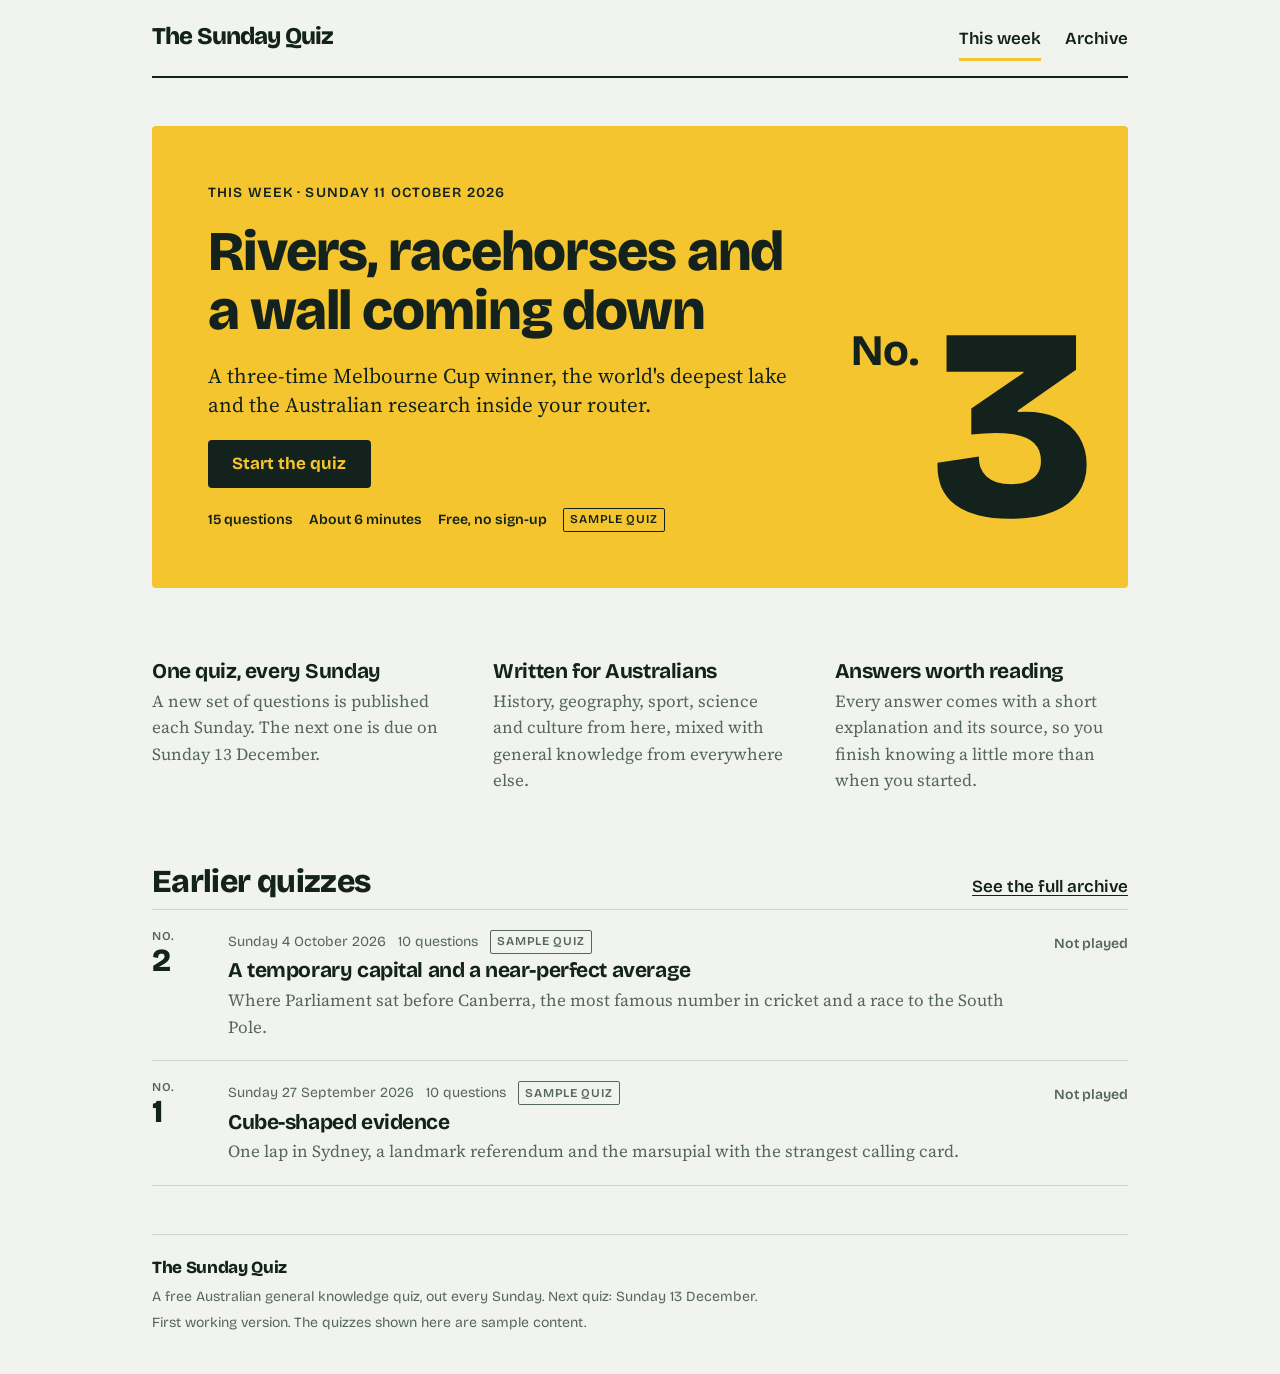
==== index.html @ a03f25ea "First working version: home, quiz, results, archive and three sample quizzes Co-Authored-By: Claude " ====
<!doctype html>
<html lang="en-AU">
<head>
<meta charset="utf-8">
<meta name="viewport" content="width=device-width, initial-scale=1, viewport-fit=cover">
<title>The Sunday Quiz</title>
<meta name="description" content="A free Australian general knowledge quiz, published every Sunday.">
<link rel="icon" href="data:image/svg+xml,%3Csvg xmlns=%27http://www.w3.org/2000/svg%27 viewBox=%270 0 32 32%27%3E%3Crect width=%2732%27 height=%2732%27 rx=%274%27 fill=%27%23f4c52e%27/%3E%3Ctext x=%2716%27 y=%2724%27 font-family=%27Arial,sans-serif%27 font-weight=%27800%27 font-size=%2722%27 text-anchor=%27middle%27 fill=%27%2313221d%27%3EQ%3C/text%3E%3C/svg%3E">
<link rel="preconnect" href="https://fonts.googleapis.com">
<link rel="preconnect" href="https://fonts.gstatic.com" crossorigin>
<link rel="stylesheet" href="https://fonts.googleapis.com/css2?family=Bricolage+Grotesque:opsz,wght@12..96,400..800&family=Source+Serif+4:ital,opsz,wght@0,8..60,400..600;1,8..60,400&display=swap">
<link rel="stylesheet" href="css/styles.css">
</head>
<body>
<a class="skip" href="#main">Skip to content</a>
<div class="page">
  <header class="masthead">
    <a class="wordmark" href="#home" aria-label="The Sunday Quiz, home">The Sunday Quiz</a>
    <nav class="mast-nav" aria-label="Main">
      <a href="#home" data-nav="home">This week</a>
      <a href="#archive" data-nav="archive">Archive</a>
    </nav>
  </header>
  <main id="main" tabindex="-1">
    <div id="app"><p class="loading">Loading the quiz…</p></div>
  </main>
  <footer class="footer">
    <p class="footer-mark">The Sunday Quiz</p>
    <p>A free Australian general knowledge quiz, out every Sunday. <span id="next-line"></span></p>
    <p class="footer-note">First working version. The quizzes shown here are sample content.</p>
  </footer>
</div>
<noscript><p style="padding:16px">The quiz needs JavaScript to run. Please enable it and reload.</p></noscript>
<script src="js/app.js" defer></script>
</body>
</html>
---- css/styles.css ----
/* Layout: one left-aligned column on a pale eucalypt-grey page. The only loud
   element is a solid wattle block, used for the lead quiz, the selected answer
   and the score. Everything else is ink, rules and whitespace. */
:root {
  --paper: #f1f3ee;
  --surface: #ffffff;
  --ink: #13221d;
  --muted: #55665f;
  --line: #cbd3ca;
  --accent: #f4c52e;
  --on-accent: #13221d;
  --good: #1c7449;
  --good-bg: #dcefe3;
  --bad: #ae3b2a;
  --bad-bg: #f6e1dc;

  --display: "Bricolage Grotesque", "Arial Narrow", "Helvetica Neue", Arial, sans-serif;
  --text: "Source Serif 4", Georgia, "Times New Roman", serif;

  --step--1: 0.875rem;
  --step-0: 1.0625rem;
  --step-1: 1.3125rem;
  --step-2: clamp(1.5rem, 1.2rem + 1.4vw, 2rem);
  --step-3: clamp(2rem, 1.4rem + 3vw, 3.5rem);
  --radius: 4px;
}
@media (prefers-color-scheme: dark) {
  :root:not([data-theme="light"]) {
    --paper: #0e1714; --surface: #17241f; --ink: #e9eee8; --muted: #9dada5;
    --line: #2d3e37; --accent: #f4c52e; --on-accent: #13221d;
    --good: #62c693; --good-bg: #173427; --bad: #f08a76; --bad-bg: #3b1f1a;
    color-scheme: dark;
  }
}
:root[data-theme="dark"] {
  --paper: #0e1714; --surface: #17241f; --ink: #e9eee8; --muted: #9dada5;
  --line: #2d3e37; --accent: #f4c52e; --on-accent: #13221d;
  --good: #62c693; --good-bg: #173427; --bad: #f08a76; --bad-bg: #3b1f1a;
  color-scheme: dark;
}

*, *::before, *::after { box-sizing: border-box; }
html { font-size: 100%; -webkit-text-size-adjust: 100%; }
body {
  margin: 0;
  background: var(--paper);
  color: var(--ink);
  font-family: var(--text);
  font-size: var(--step-0);
  line-height: 1.55;
}
h1, h2, h3, p, ol, ul { margin: 0; }
ol, ul { padding: 0; list-style: none; }
a { color: inherit; text-underline-offset: 0.18em; text-decoration-thickness: 1px; }
h1, h2, h3 { font-family: var(--display); line-height: 1.05; letter-spacing: -0.02em; text-wrap: balance; }
:focus-visible { outline: 3px solid var(--ink); outline-offset: 3px; border-radius: 2px; }
main:focus, [tabindex="-1"]:focus { outline: none; }

.page {
  max-width: 66rem;
  margin-inline: auto;
  padding-inline: clamp(16px, 4vw, 40px);
  padding-block: 0 2.5rem;
  display: flex;
  flex-direction: column;
  gap: clamp(1.75rem, 4vw, 3rem);
  min-height: 100%;
}
.skip { position: absolute; left: -999px; top: 0; background: var(--ink); color: var(--paper); padding: 0.5rem 1rem; z-index: 10; }
.skip:focus { left: 16px; top: 8px; }

/* Shared small parts */
.eyebrow, .tag, .mast-nav a, .btn, .meta, .row-status, .footer {
  font-family: var(--display);
}
.eyebrow {
  font-size: var(--step--1);
  font-weight: 600;
  letter-spacing: 0.08em;
  text-transform: uppercase;
}
.tag {
  display: inline-block;
  font-size: 0.75rem;
  font-weight: 600;
  letter-spacing: 0.06em;
  text-transform: uppercase;
  border: 1px solid currentColor;
  border-radius: 2px;
  padding: 0.1rem 0.4rem;
  white-space: nowrap;
}
.btn {
  display: inline-flex;
  align-items: center;
  justify-content: center;
  gap: 0.5rem;
  min-height: 3rem;
  padding: 0.6rem 1.4rem;
  font-size: var(--step-0);
  font-weight: 700;
  line-height: 1.2;
  text-decoration: none;
  border: 2px solid var(--ink);
  border-radius: var(--radius);
  background: var(--ink);
  color: var(--paper);
  cursor: pointer;
}
.btn:hover { background: var(--accent); color: var(--on-accent); }
.btn-quiet { background: transparent; color: var(--ink); }
.on-accent .btn { border-color: var(--on-accent); background: var(--on-accent); color: var(--accent); }
.on-accent .btn:hover { background: transparent; color: var(--on-accent); }
.on-accent :focus-visible { outline-color: var(--on-accent); }
.actions { display: flex; flex-wrap: wrap; gap: 0.75rem; align-items: center; }
.loading, .empty { color: var(--muted); padding-block: 3rem; }

/* Masthead */
.masthead {
  display: flex;
  flex-wrap: wrap;
  align-items: baseline;
  justify-content: space-between;
  gap: 0.5rem 1.5rem;
  padding-block: 1.1rem 0.9rem;
  border-bottom: 2px solid var(--ink);
}
.wordmark {
  font-family: var(--display);
  font-size: 1.5rem;
  font-weight: 800;
  letter-spacing: -0.035em;
  text-decoration: none;
}
.mast-nav { display: flex; gap: 1.5rem; }
.mast-nav a { font-weight: 600; text-decoration: none; padding-block: 0.4rem; border-bottom: 3px solid transparent; }
.mast-nav a:hover, .mast-nav a[aria-current="page"] { border-bottom-color: var(--accent); }

/* Home: lead quiz */
.view { display: flex; flex-direction: column; gap: clamp(2.5rem, 6vw, 4.5rem); }
.lead {
  background: var(--accent);
  color: var(--on-accent);
  border-radius: var(--radius);
  padding: clamp(1.5rem, 5vw, 3.5rem);
  display: grid;
  grid-template-columns: minmax(0, 1fr) auto;
  gap: 1.5rem clamp(1.5rem, 5vw, 4rem);
  align-items: end;
}
.lead-body { display: flex; flex-direction: column; gap: 1.25rem; align-items: flex-start; min-width: 0; }
.lead h1 { font-size: var(--step-3); font-weight: 800; max-width: 14em; }
.lead-blurb { font-size: var(--step-1); line-height: 1.4; max-width: 30em; }
.meta { font-size: var(--step--1); font-weight: 600; display: flex; flex-wrap: wrap; gap: 0.25rem 1rem; align-items: center; }
.issue {
  font-family: var(--display);
  font-weight: 800;
  line-height: 0.78;
  letter-spacing: -0.06em;
  font-size: clamp(7rem, 24vw, 17rem);
  display: flex;
  align-items: flex-start;
  font-variant-numeric: lining-nums;
}
.issue small { font-size: 0.16em; letter-spacing: 0; font-weight: 700; line-height: 1; margin-right: 0.35em; padding-top: 0.25em; }

.premise { display: grid; grid-template-columns: repeat(auto-fit, minmax(15rem, 1fr)); gap: 1.5rem clamp(1.5rem, 4vw, 3rem); }
.premise h2 { font-size: var(--step-1); font-weight: 700; margin-bottom: 0.4rem; }
.premise p { color: var(--muted); max-width: 30em; }

.section-head { display: flex; flex-wrap: wrap; justify-content: space-between; align-items: baseline; gap: 0.5rem 1rem; margin-bottom: 0.5rem; }
.section-head h2, .page-title { font-size: var(--step-2); font-weight: 800; }
.section-head a { font-family: var(--display); font-weight: 600; }
.page-intro { color: var(--muted); max-width: 34em; margin-top: 0.5rem; }

/* Quiz rows (home + archive) */
.rows { border-top: 1px solid var(--line); }
.row {
  display: grid;
  grid-template-columns: 3.5rem minmax(0, 1fr) auto;
  gap: 0.25rem 1.25rem;
  align-items: start;
  padding-block: 1.25rem;
  border-bottom: 1px solid var(--line);
  text-decoration: none;
}
.row-num { font-family: var(--display); font-weight: 800; font-size: var(--step-2); line-height: 1; letter-spacing: -0.04em; }
.row-num small { display: block; font-size: 0.75rem; font-weight: 600; letter-spacing: 0.06em; text-transform: uppercase; color: var(--muted); margin-bottom: 0.2rem; }
.row-main { display: flex; flex-direction: column; gap: 0.3rem; min-width: 0; }
.row-main h3 { font-size: var(--step-1); font-weight: 700; line-height: 1.15; }
.row:hover h3 { text-decoration: underline; text-decoration-thickness: 2px; text-decoration-color: var(--accent); text-underline-offset: 0.2em; }
.row-main p { color: var(--muted); }
.row-date { font-family: var(--display); font-size: var(--step--1); color: var(--muted); display: flex; flex-wrap: wrap; gap: 0.25rem 0.75rem; align-items: center; }
.row-status { font-size: var(--step--1); font-weight: 700; text-align: right; white-space: nowrap; padding-top: 0.2rem; font-variant-numeric: tabular-nums; }
.row-status.is-new { color: var(--muted); font-weight: 600; }

/* Quiz */
.narrow { max-width: 40rem; width: 100%; display: flex; flex-direction: column; gap: 1.75rem; }
.quiz-head { display: flex; flex-direction: column; gap: 0.4rem; }
.quiz-head .eyebrow { color: var(--muted); }
.quiz-head h1 { font-size: var(--step-1); font-weight: 700; letter-spacing: -0.01em; }
.progress { display: flex; flex-direction: column; gap: 0.35rem; }
.progress ol { display: flex; gap: 3px; }
.progress li { flex: 1 1 0; min-width: 0; }
.seg { display: block; width: 100%; height: 1.75rem; padding: 0; border: 0; background: none; cursor: pointer; position: relative; }
.seg::before { content: ""; position: absolute; inset-inline: 0; top: 50%; height: 6px; margin-top: -3px; background: var(--line); border-radius: 1px; }
.seg.is-answered::before { background: var(--ink); }
.seg[aria-current="step"]::before { height: 14px; margin-top: -7px; background: var(--accent); box-shadow: inset 0 0 0 2px var(--ink); }
.progress-text { font-family: var(--display); font-size: var(--step--1); color: var(--muted); display: flex; justify-content: space-between; gap: 1rem; font-variant-numeric: tabular-nums; }

.q { display: flex; flex-direction: column; gap: 1.5rem; }
.q-top { display: flex; align-items: flex-end; gap: 1rem; }
.q-num { font-family: var(--display); font-weight: 800; font-size: clamp(3.5rem, 14vw, 5.5rem); line-height: 0.8; letter-spacing: -0.05em; font-variant-numeric: lining-nums; }
.q-num small { font-size: 0.3em; font-weight: 600; letter-spacing: 0; color: var(--muted); margin-left: 0.15em; }
.q-cat { color: var(--muted); padding-bottom: 0.1rem; }
.q-text { font-family: var(--text); font-weight: 500; font-size: var(--step-2); line-height: 1.25; letter-spacing: -0.01em; text-wrap: pretty; }
.options { display: flex; flex-direction: column; gap: 0.6rem; }
.option {
  position: relative;
  display: grid;
  grid-template-columns: 2rem minmax(0, 1fr);
  gap: 0.75rem;
  align-items: center;
  min-height: 3.5rem;
  padding: 0.75rem 1rem;
  background: var(--surface);
  border: 1.5px solid var(--line);
  border-radius: var(--radius);
  cursor: pointer;
  font-size: var(--step-1);
  line-height: 1.25;
}
.option input { position: absolute; opacity: 0; inset: 0; width: 100%; height: 100%; margin: 0; cursor: pointer; }
.option-key { font-family: var(--display); font-weight: 700; font-size: var(--step-0); width: 2rem; height: 2rem; display: grid; place-items: center; border: 1.5px solid var(--line); border-radius: 50%; }
.option:hover { border-color: var(--ink); }
.option:has(input:checked) { background: var(--accent); color: var(--on-accent); border-color: var(--on-accent); }
.option:has(input:checked) .option-key { background: var(--on-accent); color: var(--accent); border-color: var(--on-accent); }
.option:has(input:focus-visible) { outline: 3px solid var(--ink); outline-offset: 3px; }
.q-nav { display: flex; justify-content: space-between; gap: 0.75rem; flex-wrap: wrap; }
.q-nav .btn:only-child { margin-left: auto; }
.hint { font-family: var(--display); font-size: var(--step--1); color: var(--muted); }
.notice { border: 2px solid var(--ink); border-radius: var(--radius); padding: 1.1rem 1.25rem; display: flex; flex-direction: column; gap: 0.9rem; background: var(--surface); }
.notice p { font-family: var(--display); font-weight: 600; }

/* Results */
.score {
  background: var(--accent);
  color: var(--on-accent);
  border-radius: var(--radius);
  padding: clamp(1.5rem, 5vw, 2.5rem);
  display: flex;
  flex-direction: column;
  gap: 1.1rem;
  align-items: flex-start;
}
.score-figure { font-family: var(--display); font-weight: 800; font-size: clamp(5rem, 22vw, 8.5rem); line-height: 0.8; letter-spacing: -0.06em; font-variant-numeric: lining-nums; }
.score-figure small { font-size: 0.4em; letter-spacing: -0.02em; }
.score h1 { font-size: var(--step-2); font-weight: 700; }
.share-out { width: 100%; font: inherit; font-size: var(--step--1); padding: 0.6rem; border: 1.5px solid var(--on-accent); border-radius: var(--radius); background: transparent; color: inherit; resize: none; }
.review { display: flex; flex-direction: column; border-top: 1px solid var(--line); }
.review > li { display: grid; grid-template-columns: 2.25rem minmax(0, 1fr); gap: 0.5rem 0.75rem; padding-block: 1.5rem; border-bottom: 1px solid var(--line); }
.review-num { font-family: var(--display); font-weight: 800; font-size: var(--step-1); line-height: 1.2; }
.review-body { display: flex; flex-direction: column; gap: 0.6rem; min-width: 0; }
.review-body h3 { font-family: var(--text); font-weight: 600; font-size: var(--step-1); line-height: 1.3; letter-spacing: 0; }
.verdict { font-family: var(--display); font-size: var(--step-0); display: flex; flex-direction: column; gap: 0.3rem; }
.mark { display: inline-block; font-weight: 700; padding: 0.15rem 0.5rem; border-radius: 2px; }
.mark.good { color: var(--good); background: var(--good-bg); }
.mark.bad { color: var(--bad); background: var(--bad-bg); }
.source { font-family: var(--display); font-size: var(--step--1); color: var(--muted); }
.next { border-top: 2px solid var(--ink); padding-top: 1.25rem; display: flex; flex-direction: column; gap: 1rem; }
.next h2 { font-size: var(--step-2); font-weight: 800; }

/* Footer */
.footer { margin-top: auto; border-top: 1px solid var(--line); padding-top: 1.25rem; font-size: var(--step--1); color: var(--muted); display: flex; flex-direction: column; gap: 0.3rem; }
.footer-mark { font-weight: 800; color: var(--ink); letter-spacing: -0.02em; font-size: var(--step-0); }

@media (max-width: 40rem) {
  .lead { grid-template-columns: minmax(0, 1fr); align-items: start; }
  .issue { order: -1; font-size: 6.5rem; }
  .row { grid-template-columns: 2.75rem minmax(0, 1fr); }
  .row-status { grid-column: 2; text-align: left; padding-top: 0; }
  .option { font-size: var(--step-0); }
  .q-nav .btn { flex: 1 1 auto; }
}
@media (prefers-reduced-motion: no-preference) {
  .btn, .option, .seg::before { transition: background-color 0.12s, border-color 0.12s, color 0.12s; }
}
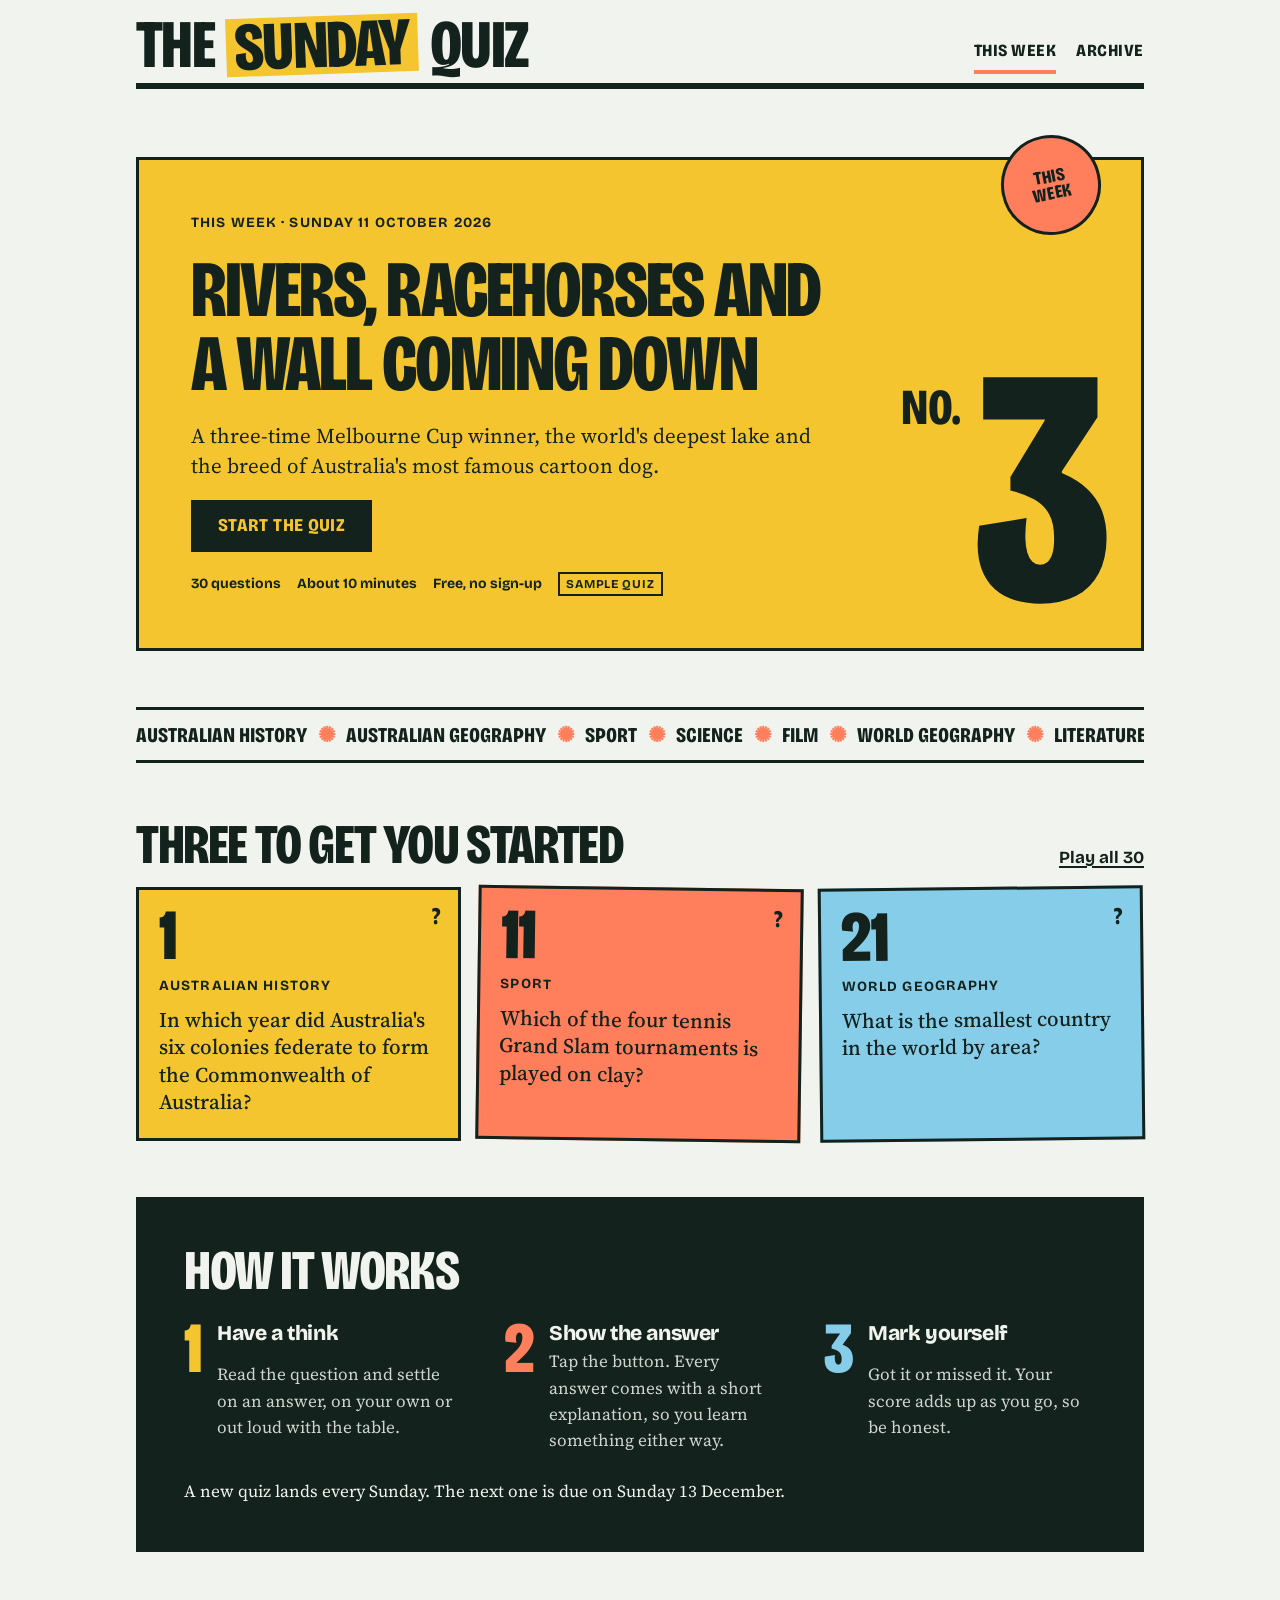
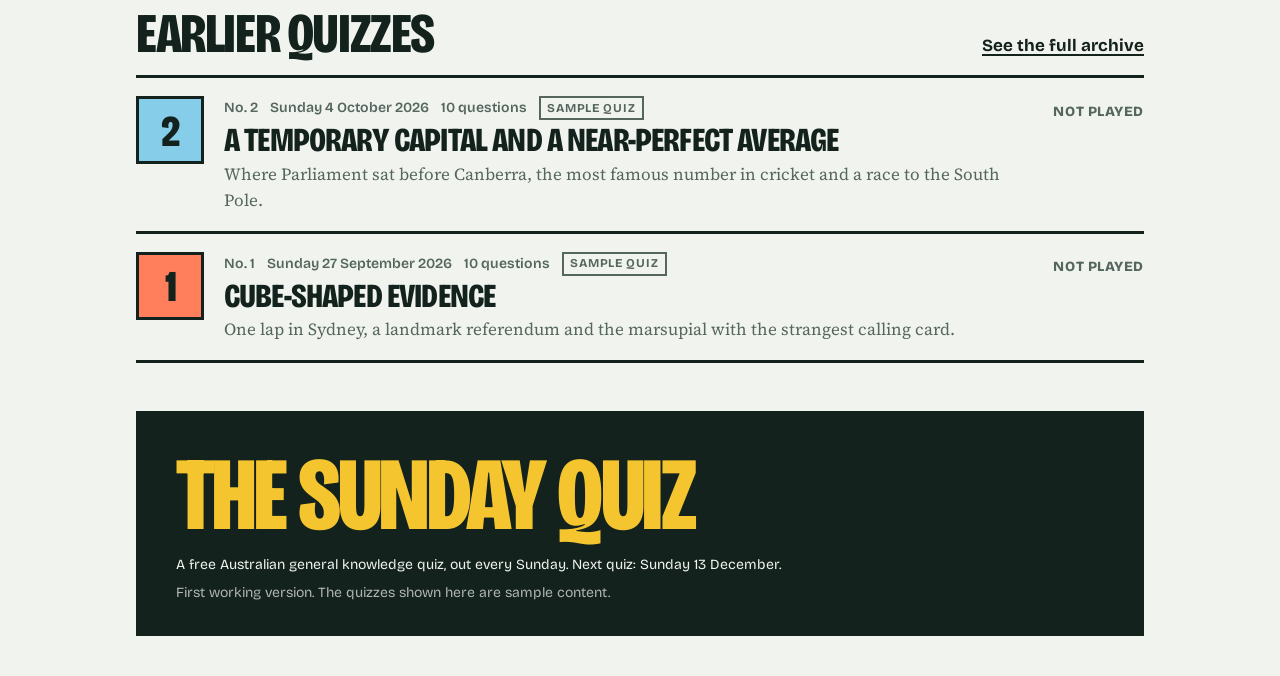
==== commit b8ef0f63: "Bolder poster-style design, three colour-coded rounds, fuller homepage Sources are kept in the quiz " ====
--- a/index.html
+++ b/index.html
@@ -8,14 +8,14 @@
 <link rel="icon" href="data:image/svg+xml,%3Csvg xmlns=%27http://www.w3.org/2000/svg%27 viewBox=%270 0 32 32%27%3E%3Crect width=%2732%27 height=%2732%27 rx=%274%27 fill=%27%23f4c52e%27/%3E%3Ctext x=%2716%27 y=%2724%27 font-family=%27Arial,sans-serif%27 font-weight=%27800%27 font-size=%2722%27 text-anchor=%27middle%27 fill=%27%2313221d%27%3EQ%3C/text%3E%3C/svg%3E">
 <link rel="preconnect" href="https://fonts.googleapis.com">
 <link rel="preconnect" href="https://fonts.gstatic.com" crossorigin>
-<link rel="stylesheet" href="https://fonts.googleapis.com/css2?family=Bricolage+Grotesque:opsz,wght@12..96,400..800&family=Source+Serif+4:ital,opsz,wght@0,8..60,400..600;1,8..60,400&display=swap">
+<link rel="stylesheet" href="https://fonts.googleapis.com/css2?family=Bricolage+Grotesque:opsz,wdth,wght@12..96,75..100,400..800&family=Source+Serif+4:ital,opsz,wght@0,8..60,400..600;1,8..60,400&display=swap">
 <link rel="stylesheet" href="css/styles.css">
 </head>
 <body>
 <a class="skip" href="#main">Skip to content</a>
 <div class="page">
   <header class="masthead">
-    <a class="wordmark" href="#home" aria-label="The Sunday Quiz, home">The Sunday Quiz</a>
+    <a class="wordmark shout" href="#home" aria-label="The Sunday Quiz, home">The <span>Sunday</span> Quiz</a>
     <nav class="mast-nav" aria-label="Main">
       <a href="#home" data-nav="home">This week</a>
       <a href="#archive" data-nav="archive">Archive</a>
@@ -24,8 +24,8 @@
   <main id="main" tabindex="-1">
     <div id="app"><p class="loading">Loading the quiz…</p></div>
   </main>
-  <footer class="footer">
-    <p class="footer-mark">The Sunday Quiz</p>
+  <footer class="footer slab">
+    <p class="footer-mark shout">The Sunday Quiz</p>
     <p>A free Australian general knowledge quiz, out every Sunday. <span id="next-line"></span></p>
     <p class="footer-note">First working version. The quizzes shown here are sample content.</p>
   </footer>
--- a/css/styles.css
+++ b/css/styles.css
@@ -1,14 +1,18 @@
-/* Layout: one left-aligned column on a pale eucalypt-grey page. The only loud
-   element is a solid wattle block, used for the lead quiz, the selected answer
-   and the score. Everything else is ink, rules and whitespace. */
+/* Layout: a trivia-night poster. Heavy condensed capitals, three solid colour
+   blocks (one per round of ten), rotated stamps and thick ink rules. Questions
+   and explanations stay in a calm serif so the loud parts frame the reading. */
 :root {
   --paper: #f1f3ee;
   --surface: #ffffff;
   --ink: #13221d;
   --muted: #55665f;
   --line: #cbd3ca;
-  --accent: #f4c52e;
-  --on-accent: #13221d;
+  --c1: #f4c52e;            /* wattle: round one, lead quiz, score */
+  --c2: #ff7f5c;            /* coral: round two, stamps */
+  --c3: #86cdea;            /* pool blue: round three */
+  --on-block: #13221d;      /* text on any colour block, both themes */
+  --slab: #13221d;          /* dark band */
+  --on-slab: #f1f3ee;
   --good: #1c7449;
   --good-bg: #dcefe3;
   --bad: #ae3b2a;
@@ -20,21 +24,24 @@
   --step--1: 0.875rem;
   --step-0: 1.0625rem;
   --step-1: 1.3125rem;
-  --step-2: clamp(1.5rem, 1.2rem + 1.4vw, 2rem);
-  --step-3: clamp(2rem, 1.4rem + 3vw, 3.5rem);
-  --radius: 4px;
+  --step-2: clamp(1.6rem, 1.2rem + 1.8vw, 2.25rem);
+  --step-3: clamp(2.4rem, 1.4rem + 5vw, 5rem);
+  --rule: 3px;
+  --gutter: clamp(16px, 4vw, 40px);
 }
 @media (prefers-color-scheme: dark) {
   :root:not([data-theme="light"]) {
-    --paper: #0e1714; --surface: #17241f; --ink: #e9eee8; --muted: #9dada5;
-    --line: #2d3e37; --accent: #f4c52e; --on-accent: #13221d;
+    --paper: #0e1714; --surface: #17241f; --ink: #e9eee8; --muted: #9dada5; --line: #2d3e37;
+    --c1: #f4c52e; --c2: #ff7f5c; --c3: #86cdea; --on-block: #13221d;
+    --slab: #1b2b25; --on-slab: #e9eee8;
     --good: #62c693; --good-bg: #173427; --bad: #f08a76; --bad-bg: #3b1f1a;
     color-scheme: dark;
   }
 }
 :root[data-theme="dark"] {
-  --paper: #0e1714; --surface: #17241f; --ink: #e9eee8; --muted: #9dada5;
-  --line: #2d3e37; --accent: #f4c52e; --on-accent: #13221d;
+  --paper: #0e1714; --surface: #17241f; --ink: #e9eee8; --muted: #9dada5; --line: #2d3e37;
+  --c1: #f4c52e; --c2: #ff7f5c; --c3: #86cdea; --on-block: #13221d;
+  --slab: #1b2b25; --on-slab: #e9eee8;
   --good: #62c693; --good-bg: #173427; --bad: #f08a76; --bad-bg: #3b1f1a;
   color-scheme: dark;
 }
@@ -51,237 +58,222 @@
 }
 h1, h2, h3, p, ol, ul { margin: 0; }
 ol, ul { padding: 0; list-style: none; }
-a { color: inherit; text-underline-offset: 0.18em; text-decoration-thickness: 1px; }
-h1, h2, h3 { font-family: var(--display); line-height: 1.05; letter-spacing: -0.02em; text-wrap: balance; }
-:focus-visible { outline: 3px solid var(--ink); outline-offset: 3px; border-radius: 2px; }
+a { color: inherit; text-underline-offset: 0.18em; text-decoration-thickness: 2px; }
+h1, h2, h3 { font-family: var(--display); line-height: 1; letter-spacing: -0.02em; text-wrap: balance; }
+:focus-visible { outline: 3px solid var(--ink); outline-offset: 3px; }
 main:focus, [tabindex="-1"]:focus { outline: none; }
+.sr { position: absolute; width: 1px; height: 1px; overflow: hidden; clip-path: inset(50%); white-space: nowrap; }
+
+/* The loud voice: condensed heavy capitals */
+.shout {
+  font-family: var(--display);
+  font-weight: 800;
+  font-stretch: 75%;
+  text-transform: uppercase;
+  letter-spacing: -0.025em;
+  line-height: 0.92;
+  overflow-wrap: anywhere;
+}
 
 .page {
-  max-width: 66rem;
+  max-width: 68rem;
   margin-inline: auto;
-  padding-inline: clamp(16px, 4vw, 40px);
-  padding-block: 0 2.5rem;
+  padding-inline: var(--gutter);
+  padding-block: 0;
   display: flex;
   flex-direction: column;
   gap: clamp(1.75rem, 4vw, 3rem);
   min-height: 100%;
+  overflow-x: clip;
 }
 .skip { position: absolute; left: -999px; top: 0; background: var(--ink); color: var(--paper); padding: 0.5rem 1rem; z-index: 10; }
 .skip:focus { left: 16px; top: 8px; }
 
+/* Colour blocks */
+.c0 { --b: var(--c1); }
+.c1 { --b: var(--c2); }
+.c2 { --b: var(--c3); }
+.blk { background: var(--b); color: var(--on-block); border: var(--rule) solid var(--on-block); }
+.blk :focus-visible { outline-color: var(--on-block); }
+.slab { background: var(--slab); color: var(--on-slab); }
+.slab :focus-visible { outline-color: var(--on-slab); }
+
 /* Shared small parts */
-.eyebrow, .tag, .mast-nav a, .btn, .meta, .row-status, .footer {
-  font-family: var(--display);
-}
-.eyebrow {
-  font-size: var(--step--1);
-  font-weight: 600;
-  letter-spacing: 0.08em;
-  text-transform: uppercase;
-}
+.eyebrow, .tag, .mast-nav a, .btn, .meta, .row-status, .footer { font-family: var(--display); }
+.eyebrow { font-size: var(--step--1); font-weight: 700; letter-spacing: 0.08em; text-transform: uppercase; }
 .tag {
-  display: inline-block;
-  font-size: 0.75rem;
-  font-weight: 600;
-  letter-spacing: 0.06em;
-  text-transform: uppercase;
-  border: 1px solid currentColor;
-  border-radius: 2px;
-  padding: 0.1rem 0.4rem;
-  white-space: nowrap;
+  display: inline-block; font-family: var(--display); font-size: 0.75rem; font-weight: 700; letter-spacing: 0.06em;
+  text-transform: uppercase; border: 2px solid currentColor; padding: 0.05rem 0.4rem; white-space: nowrap;
 }
 .btn {
-  display: inline-flex;
-  align-items: center;
-  justify-content: center;
-  gap: 0.5rem;
-  min-height: 3rem;
-  padding: 0.6rem 1.4rem;
-  font-size: var(--step-0);
-  font-weight: 700;
-  line-height: 1.2;
-  text-decoration: none;
-  border: 2px solid var(--ink);
-  border-radius: var(--radius);
-  background: var(--ink);
-  color: var(--paper);
-  cursor: pointer;
-}
-.btn:hover { background: var(--accent); color: var(--on-accent); }
+  display: inline-flex; align-items: center; justify-content: center; gap: 0.5rem;
+  min-height: 3.25rem; padding: 0.6rem 1.5rem;
+  font-size: 1.125rem; font-weight: 800; font-stretch: 85%; letter-spacing: 0.02em; text-transform: uppercase; line-height: 1.1;
+  text-decoration: none; border: var(--rule) solid var(--ink);
+  background: var(--ink); color: var(--paper); cursor: pointer;
+}
+.btn:hover { background: var(--c1); color: var(--on-block); border-color: var(--on-block); }
 .btn-quiet { background: transparent; color: var(--ink); }
-.on-accent .btn { border-color: var(--on-accent); background: var(--on-accent); color: var(--accent); }
-.on-accent .btn:hover { background: transparent; color: var(--on-accent); }
-.on-accent :focus-visible { outline-color: var(--on-accent); }
+.btn-small { min-height: 2.75rem; padding: 0.4rem 1.1rem; font-size: 1rem; }
+.blk .btn { border-color: var(--on-block); background: var(--on-block); color: var(--b); }
+.blk .btn:hover, .blk .btn-quiet { background: transparent; color: var(--on-block); }
+.blk .btn-quiet:hover { background: var(--on-block); color: var(--b); }
+.slab .btn { background: var(--c1); color: var(--on-block); border-color: var(--c1); }
+.slab .btn:hover { background: var(--on-slab); border-color: var(--on-slab); }
 .actions { display: flex; flex-wrap: wrap; gap: 0.75rem; align-items: center; }
 .loading, .empty { color: var(--muted); padding-block: 3rem; }
+.stamp {
+  font-family: var(--display); font-weight: 800; font-stretch: 75%; text-transform: uppercase; text-align: center;
+  font-size: 1.15rem; line-height: 0.95; letter-spacing: 0;
+  width: 6.25rem; height: 6.25rem; border-radius: 50%; display: grid; place-items: center;
+  background: var(--c2); color: var(--on-block); border: var(--rule) solid var(--on-block);
+  transform: rotate(-11deg);
+}
 
 /* Masthead */
 .masthead {
-  display: flex;
-  flex-wrap: wrap;
-  align-items: baseline;
-  justify-content: space-between;
-  gap: 0.5rem 1.5rem;
-  padding-block: 1.1rem 0.9rem;
-  border-bottom: 2px solid var(--ink);
-}
-.wordmark {
-  font-family: var(--display);
-  font-size: 1.5rem;
-  font-weight: 800;
-  letter-spacing: -0.035em;
-  text-decoration: none;
-}
-.mast-nav { display: flex; gap: 1.5rem; }
-.mast-nav a { font-weight: 600; text-decoration: none; padding-block: 0.4rem; border-bottom: 3px solid transparent; }
-.mast-nav a:hover, .mast-nav a[aria-current="page"] { border-bottom-color: var(--accent); }
-
-/* Home: lead quiz */
-.view { display: flex; flex-direction: column; gap: clamp(2.5rem, 6vw, 4.5rem); }
+  display: flex; flex-wrap: wrap; align-items: flex-end; justify-content: space-between; gap: 0.25rem 1.5rem;
+  padding-block: 1rem 0.6rem; border-bottom: 6px solid var(--ink);
+}
+.wordmark { font-size: clamp(2rem, 7.5vw, 4.25rem); text-decoration: none; line-height: 0.85; }
+.wordmark span { background: var(--c1); color: var(--on-block); padding: 0 0.12em; margin-inline: 0.04em; display: inline-block; transform: rotate(-2deg); }
+.mast-nav { display: flex; gap: 1.25rem; }
+.mast-nav a { font-weight: 800; font-stretch: 85%; text-transform: uppercase; letter-spacing: 0.03em; text-decoration: none; padding: 0.35rem 0; border-bottom: 4px solid transparent; }
+.mast-nav a:hover, .mast-nav a[aria-current="page"] { border-bottom-color: var(--c2); }
+
+/* Home */
+.view { display: flex; flex-direction: column; gap: clamp(2rem, 5vw, 3.5rem); }
 .lead {
-  background: var(--accent);
-  color: var(--on-accent);
-  border-radius: var(--radius);
-  padding: clamp(1.5rem, 5vw, 3.5rem);
-  display: grid;
-  grid-template-columns: minmax(0, 1fr) auto;
-  gap: 1.5rem clamp(1.5rem, 5vw, 4rem);
-  align-items: end;
-}
+  position: relative;
+  padding: clamp(1.5rem, 5vw, 3.25rem);
+  display: grid; grid-template-columns: minmax(0, 1fr) auto; gap: 1.5rem clamp(1rem, 4vw, 3rem); align-items: end;
+  margin-top: 1.25rem;
+}
+.lead .stamp { position: absolute; top: -1.6rem; right: clamp(0.75rem, 4vw, 2.5rem); }
 .lead-body { display: flex; flex-direction: column; gap: 1.25rem; align-items: flex-start; min-width: 0; }
-.lead h1 { font-size: var(--step-3); font-weight: 800; max-width: 14em; }
+.lead h1 { font-size: var(--step-3); max-width: 11em; }
 .lead-blurb { font-size: var(--step-1); line-height: 1.4; max-width: 30em; }
-.meta { font-size: var(--step--1); font-weight: 600; display: flex; flex-wrap: wrap; gap: 0.25rem 1rem; align-items: center; }
-.issue {
-  font-family: var(--display);
-  font-weight: 800;
-  line-height: 0.78;
-  letter-spacing: -0.06em;
-  font-size: clamp(7rem, 24vw, 17rem);
-  display: flex;
-  align-items: flex-start;
-  font-variant-numeric: lining-nums;
-}
-.issue small { font-size: 0.16em; letter-spacing: 0; font-weight: 700; line-height: 1; margin-right: 0.35em; padding-top: 0.25em; }
-
-.premise { display: grid; grid-template-columns: repeat(auto-fit, minmax(15rem, 1fr)); gap: 1.5rem clamp(1.5rem, 4vw, 3rem); }
-.premise h2 { font-size: var(--step-1); font-weight: 700; margin-bottom: 0.4rem; }
-.premise p { color: var(--muted); max-width: 30em; }
-
-.section-head { display: flex; flex-wrap: wrap; justify-content: space-between; align-items: baseline; gap: 0.5rem 1rem; margin-bottom: 0.5rem; }
-.section-head h2, .page-title { font-size: var(--step-2); font-weight: 800; }
-.section-head a { font-family: var(--display); font-weight: 600; }
-.page-intro { color: var(--muted); max-width: 34em; margin-top: 0.5rem; }
+.meta { font-size: var(--step--1); font-weight: 700; display: flex; flex-wrap: wrap; gap: 0.25rem 1rem; align-items: center; }
+.issue { font-size: clamp(8rem, 30vw, 21rem); line-height: 0.72; letter-spacing: -0.06em; display: flex; align-items: flex-start; font-variant-numeric: lining-nums; margin-bottom: -0.04em; }
+.issue small { font-size: 0.15em; letter-spacing: 0; line-height: 1; margin-right: 0.3em; padding-top: 0.3em; }
+
+.ticker { overflow: hidden; border-block: var(--rule) solid var(--ink); padding-block: 0.55rem; }
+.ticker-track { display: flex; width: max-content; }
+.ticker-track span { font-family: var(--display); font-weight: 800; font-stretch: 75%; text-transform: uppercase; font-size: var(--step-1); white-space: nowrap; }
+.ticker-track i { font-style: normal; color: var(--c2); padding-inline: 0.5em; }
+
+.section-head { display: flex; flex-wrap: wrap; justify-content: space-between; align-items: flex-end; gap: 0.5rem 1rem; margin-bottom: 1rem; }
+.section-head h2, .page-title { font-size: clamp(2rem, 1.2rem + 3.5vw, 3.5rem); }
+.section-head a { font-family: var(--display); font-weight: 700; }
+.page-intro { color: var(--muted); max-width: 34em; margin-top: 0.75rem; }
+
+.teasers { display: grid; grid-template-columns: repeat(auto-fit, minmax(min(15rem, 100%), 1fr)); gap: 1rem; }
+.teaser { display: flex; flex-direction: column; gap: 0.6rem; padding: 1.1rem 1.25rem 1.4rem; text-decoration: none; min-width: 0; }
+.teaser:nth-child(2) { transform: rotate(0.8deg); }
+.teaser:nth-child(3) { transform: rotate(-0.6deg); }
+.teaser:hover { transform: rotate(0deg) translateY(-3px); }
+.teaser-num { font-size: 4.5rem; line-height: 0.8; display: flex; justify-content: space-between; align-items: flex-start; }
+.teaser-num small { font-size: 1.5rem; }
+.teaser-q { font-size: var(--step-1); line-height: 1.3; font-weight: 500; }
+
+.steps { padding: clamp(1.5rem, 5vw, 3rem); display: flex; flex-direction: column; gap: 1.5rem; }
+.steps h2 { font-size: clamp(2rem, 1.2rem + 3.5vw, 3.5rem); }
+.steps ol { display: grid; grid-template-columns: repeat(auto-fit, minmax(min(14rem, 100%), 1fr)); gap: 1.5rem clamp(1.5rem, 4vw, 3rem); }
+.steps li { display: grid; grid-template-columns: auto minmax(0, 1fr); gap: 0.25rem 1rem; align-items: start; }
+.step-num { grid-row: span 2; font-size: 4.5rem; line-height: 0.8; color: var(--c1); }
+.steps li:nth-child(2) .step-num { color: var(--c2); }
+.steps li:nth-child(3) .step-num { color: var(--c3); }
+.steps h3 { font-size: var(--step-1); font-weight: 800; padding-top: 0.2rem; }
+.steps li p { opacity: 0.85; }
 
 /* Quiz rows (home + archive) */
-.rows { border-top: 1px solid var(--line); }
-.row {
-  display: grid;
-  grid-template-columns: 3.5rem minmax(0, 1fr) auto;
-  gap: 0.25rem 1.25rem;
-  align-items: start;
-  padding-block: 1.25rem;
-  border-bottom: 1px solid var(--line);
-  text-decoration: none;
-}
-.row-num { font-family: var(--display); font-weight: 800; font-size: var(--step-2); line-height: 1; letter-spacing: -0.04em; }
-.row-num small { display: block; font-size: 0.75rem; font-weight: 600; letter-spacing: 0.06em; text-transform: uppercase; color: var(--muted); margin-bottom: 0.2rem; }
+.rows { border-top: var(--rule) solid var(--ink); }
+.row { display: grid; grid-template-columns: 4.25rem minmax(0, 1fr) auto; gap: 0.25rem 1.25rem; align-items: start; padding-block: 1.1rem; border-bottom: var(--rule) solid var(--ink); text-decoration: none; }
+.row-num { width: 4.25rem; height: 4.25rem; display: grid; place-items: center; font-size: 2.75rem; line-height: 1; padding-top: 0.08em; }
 .row-main { display: flex; flex-direction: column; gap: 0.3rem; min-width: 0; }
-.row-main h3 { font-size: var(--step-1); font-weight: 700; line-height: 1.15; }
-.row:hover h3 { text-decoration: underline; text-decoration-thickness: 2px; text-decoration-color: var(--accent); text-underline-offset: 0.2em; }
+.row-main h3 { font-size: clamp(1.5rem, 1.1rem + 1.6vw, 2.1rem); }
+.row:hover h3 { text-decoration: underline; text-decoration-thickness: 4px; text-decoration-color: var(--c2); text-underline-offset: 0.15em; }
 .row-main p { color: var(--muted); }
-.row-date { font-family: var(--display); font-size: var(--step--1); color: var(--muted); display: flex; flex-wrap: wrap; gap: 0.25rem 0.75rem; align-items: center; }
-.row-status { font-size: var(--step--1); font-weight: 700; text-align: right; white-space: nowrap; padding-top: 0.2rem; font-variant-numeric: tabular-nums; }
-.row-status.is-new { color: var(--muted); font-weight: 600; }
+.row-date { font-family: var(--display); font-size: var(--step--1); font-weight: 600; color: var(--muted); display: flex; flex-wrap: wrap; gap: 0.25rem 0.75rem; align-items: center; }
+.row-status { font-size: var(--step--1); font-weight: 800; text-transform: uppercase; letter-spacing: 0.04em; text-align: right; white-space: nowrap; padding-top: 0.3rem; font-variant-numeric: tabular-nums; }
+.row-status.is-new { color: var(--muted); }
 
 /* Quiz */
-.narrow { max-width: 40rem; width: 100%; display: flex; flex-direction: column; gap: 1.75rem; }
-.quiz-head { display: flex; flex-direction: column; gap: 0.4rem; }
+.narrow { max-width: 44rem; width: 100%; display: flex; flex-direction: column; gap: 2rem; }
+.quiz-head { display: flex; flex-direction: column; gap: 0.75rem; }
 .quiz-head .eyebrow { color: var(--muted); }
-.quiz-head h1 { font-size: var(--step-1); font-weight: 700; letter-spacing: -0.01em; }
-.progress { display: flex; flex-direction: column; gap: 0.35rem; }
-.progress ol { display: flex; gap: 3px; }
-.progress li { flex: 1 1 0; min-width: 0; }
-.seg { display: block; width: 100%; height: 1.75rem; padding: 0; border: 0; background: none; cursor: pointer; position: relative; }
-.seg::before { content: ""; position: absolute; inset-inline: 0; top: 50%; height: 6px; margin-top: -3px; background: var(--line); border-radius: 1px; }
-.seg.is-answered::before { background: var(--ink); }
-.seg[aria-current="step"]::before { height: 14px; margin-top: -7px; background: var(--accent); box-shadow: inset 0 0 0 2px var(--ink); }
-.progress-text { font-family: var(--display); font-size: var(--step--1); color: var(--muted); display: flex; justify-content: space-between; gap: 1rem; font-variant-numeric: tabular-nums; }
-
-.q { display: flex; flex-direction: column; gap: 1.5rem; }
-.q-top { display: flex; align-items: flex-end; gap: 1rem; }
-.q-num { font-family: var(--display); font-weight: 800; font-size: clamp(3.5rem, 14vw, 5.5rem); line-height: 0.8; letter-spacing: -0.05em; font-variant-numeric: lining-nums; }
-.q-num small { font-size: 0.3em; font-weight: 600; letter-spacing: 0; color: var(--muted); margin-left: 0.15em; }
-.q-cat { color: var(--muted); padding-bottom: 0.1rem; }
-.q-text { font-family: var(--text); font-weight: 500; font-size: var(--step-2); line-height: 1.25; letter-spacing: -0.01em; text-wrap: pretty; }
-.options { display: flex; flex-direction: column; gap: 0.6rem; }
-.option {
-  position: relative;
-  display: grid;
-  grid-template-columns: 2rem minmax(0, 1fr);
-  gap: 0.75rem;
-  align-items: center;
-  min-height: 3.5rem;
-  padding: 0.75rem 1rem;
-  background: var(--surface);
-  border: 1.5px solid var(--line);
-  border-radius: var(--radius);
-  cursor: pointer;
-  font-size: var(--step-1);
-  line-height: 1.25;
-}
-.option input { position: absolute; opacity: 0; inset: 0; width: 100%; height: 100%; margin: 0; cursor: pointer; }
-.option-key { font-family: var(--display); font-weight: 700; font-size: var(--step-0); width: 2rem; height: 2rem; display: grid; place-items: center; border: 1.5px solid var(--line); border-radius: 50%; }
-.option:hover { border-color: var(--ink); }
-.option:has(input:checked) { background: var(--accent); color: var(--on-accent); border-color: var(--on-accent); }
-.option:has(input:checked) .option-key { background: var(--on-accent); color: var(--accent); border-color: var(--on-accent); }
-.option:has(input:focus-visible) { outline: 3px solid var(--ink); outline-offset: 3px; }
-.q-nav { display: flex; justify-content: space-between; gap: 0.75rem; flex-wrap: wrap; }
-.q-nav .btn:only-child { margin-left: auto; }
-.hint { font-family: var(--display); font-size: var(--step--1); color: var(--muted); }
-.notice { border: 2px solid var(--ink); border-radius: var(--radius); padding: 1.1rem 1.25rem; display: flex; flex-direction: column; gap: 0.9rem; background: var(--surface); }
-.notice p { font-family: var(--display); font-weight: 600; }
+.quiz-head h1 { font-size: var(--step-3); }
+.quiz-head p { color: var(--muted); }
+.round { display: flex; flex-direction: column; }
+.round-head { display: flex; flex-wrap: wrap; align-items: flex-end; justify-content: space-between; gap: 0.25rem 1rem; padding: 0.9rem 1.1rem 0.7rem; }
+.round-head h2 { font-size: clamp(2.5rem, 1.5rem + 5vw, 4.25rem); }
+.round-head p { font-family: var(--display); font-weight: 700; text-transform: uppercase; letter-spacing: 0.06em; font-size: var(--step--1); }
+.item { display: grid; grid-template-columns: 3.5rem minmax(0, 1fr); gap: 0.5rem 1rem; padding-block: 1.5rem; border-bottom: var(--rule) solid var(--ink); scroll-margin-top: 1rem; }
+.round:not(.has-head) { border-top: var(--rule) solid var(--ink); }
+.item-num { width: 3.5rem; height: 3.5rem; display: grid; place-items: center; font-size: 2.25rem; line-height: 1; padding-top: 0.08em; background: var(--b); color: var(--on-block); border: var(--rule) solid var(--on-block); font-variant-numeric: lining-nums; }
+.item:nth-child(odd) .item-num { transform: rotate(-3deg); }
+.item:nth-child(even) .item-num { transform: rotate(2deg); }
+.item-body { display: flex; flex-direction: column; gap: 0.75rem; align-items: flex-start; min-width: 0; }
+.q-cat { color: var(--muted); }
+.item-q { font-family: var(--text); font-weight: 500; font-size: clamp(1.3rem, 1.1rem + 0.9vw, 1.6rem); line-height: 1.28; letter-spacing: -0.005em; text-wrap: pretty; }
+.item .btn-quiet:hover { background: var(--b); color: var(--on-block); border-color: var(--on-block); }
+.answer { align-self: stretch; display: flex; flex-direction: column; gap: 0.6rem; background: var(--b); color: var(--on-block); border: var(--rule) solid var(--on-block); padding: 1rem 1.1rem 1.1rem; }
+.answer-text { font-family: var(--display); font-weight: 800; font-stretch: 75%; text-transform: uppercase; font-size: clamp(1.75rem, 1.3rem + 2vw, 2.5rem); line-height: 0.95; letter-spacing: -0.02em; overflow-wrap: anywhere; }
+.marks { display: flex; flex-wrap: wrap; gap: 0.5rem; margin-top: 0.3rem; }
+.mark-btn { font-family: var(--display); font-weight: 800; font-stretch: 85%; text-transform: uppercase; letter-spacing: 0.02em; font-size: 1rem; min-height: 2.9rem; padding: 0.4rem 1rem; border: var(--rule) solid var(--on-block); background: transparent; color: var(--on-block); cursor: pointer; flex: 1 1 6rem; white-space: nowrap; }
+.mark-btn:hover { background: rgb(255 255 255 / 0.35); }
+.mark-btn[aria-pressed="true"] { background: var(--on-block); color: #ffffff; }
+.tally { position: sticky; bottom: 0; z-index: 2; padding: 0.6rem 1rem calc(0.6rem + env(safe-area-inset-bottom, 0px)); display: flex; align-items: center; justify-content: space-between; gap: 0.5rem 1rem; font-family: var(--display); font-variant-numeric: tabular-nums; }
+.tally strong { font-size: 1.75rem; font-weight: 800; font-stretch: 75%; text-transform: uppercase; line-height: 1; color: var(--c1); display: block; }
+.tally span { font-size: var(--step--1); font-weight: 600; display: block; opacity: 0.8; }
+.notice { border: var(--rule) solid var(--ink); padding: 1.1rem 1.25rem; display: flex; flex-direction: column; gap: 0.9rem; background: var(--surface); }
+.notice p { font-family: var(--display); font-weight: 700; }
 
 /* Results */
-.score {
-  background: var(--accent);
-  color: var(--on-accent);
-  border-radius: var(--radius);
-  padding: clamp(1.5rem, 5vw, 2.5rem);
-  display: flex;
-  flex-direction: column;
-  gap: 1.1rem;
-  align-items: flex-start;
-}
-.score-figure { font-family: var(--display); font-weight: 800; font-size: clamp(5rem, 22vw, 8.5rem); line-height: 0.8; letter-spacing: -0.06em; font-variant-numeric: lining-nums; }
+.score { position: relative; padding: clamp(1.5rem, 5vw, 2.75rem); display: flex; flex-direction: column; gap: 1.1rem; align-items: flex-start; margin-top: 1.25rem; }
+.score .stamp { position: absolute; top: -1.4rem; right: clamp(0.75rem, 4vw, 2rem); width: 7rem; height: 7rem; font-size: 1.4rem; }
+.score-figure { font-size: clamp(7rem, 32vw, 13rem); line-height: 0.75; letter-spacing: -0.05em; font-variant-numeric: lining-nums; }
 .score-figure small { font-size: 0.4em; letter-spacing: -0.02em; }
-.score h1 { font-size: var(--step-2); font-weight: 700; }
-.share-out { width: 100%; font: inherit; font-size: var(--step--1); padding: 0.6rem; border: 1.5px solid var(--on-accent); border-radius: var(--radius); background: transparent; color: inherit; resize: none; }
-.review { display: flex; flex-direction: column; border-top: 1px solid var(--line); }
-.review > li { display: grid; grid-template-columns: 2.25rem minmax(0, 1fr); gap: 0.5rem 0.75rem; padding-block: 1.5rem; border-bottom: 1px solid var(--line); }
-.review-num { font-family: var(--display); font-weight: 800; font-size: var(--step-1); line-height: 1.2; }
+.score h1 { font-size: var(--step-1); font-weight: 700; line-height: 1.2; max-width: 26em; }
+.share-out { width: 100%; font: inherit; font-size: var(--step--1); padding: 0.6rem; border: 2px solid var(--on-block); background: transparent; color: inherit; resize: none; }
+.round-scores { display: grid; grid-template-columns: repeat(3, minmax(0, 1fr)); gap: 0.75rem; }
+.round-scores li { padding: 0.8rem 0.9rem 0.7rem; display: flex; flex-direction: column; gap: 0.15rem; min-width: 0; }
+.round-scores b { font-size: clamp(2rem, 9vw, 3rem); line-height: 0.85; font-variant-numeric: lining-nums; }
+.review { display: flex; flex-direction: column; border-top: var(--rule) solid var(--ink); }
+.review > li { display: grid; grid-template-columns: 2.75rem minmax(0, 1fr); gap: 0.5rem 0.9rem; padding-block: 1.4rem; border-bottom: 1px solid var(--line); }
+.review-num { width: 2.75rem; height: 2.75rem; display: grid; place-items: center; font-size: 1.6rem; line-height: 1; padding-top: 0.08em; background: var(--b); color: var(--on-block); border: 2px solid var(--on-block); }
 .review-body { display: flex; flex-direction: column; gap: 0.6rem; min-width: 0; }
-.review-body h3 { font-family: var(--text); font-weight: 600; font-size: var(--step-1); line-height: 1.3; letter-spacing: 0; }
-.verdict { font-family: var(--display); font-size: var(--step-0); display: flex; flex-direction: column; gap: 0.3rem; }
-.mark { display: inline-block; font-weight: 700; padding: 0.15rem 0.5rem; border-radius: 2px; }
+.review-body h3 { font-family: var(--text); font-weight: 500; font-size: var(--step-1); line-height: 1.3; letter-spacing: 0; }
+.review .answer-text { font-size: var(--step-2); }
+.verdict { display: flex; flex-wrap: wrap; align-items: center; gap: 0.4rem 0.75rem; }
+.mark { display: inline-block; font-family: var(--display); font-size: var(--step--1); font-weight: 800; text-transform: uppercase; letter-spacing: 0.03em; padding: 0.15rem 0.5rem; }
 .mark.good { color: var(--good); background: var(--good-bg); }
 .mark.bad { color: var(--bad); background: var(--bad-bg); }
-.source { font-family: var(--display); font-size: var(--step--1); color: var(--muted); }
-.next { border-top: 2px solid var(--ink); padding-top: 1.25rem; display: flex; flex-direction: column; gap: 1rem; }
-.next h2 { font-size: var(--step-2); font-weight: 800; }
+.next { padding: clamp(1.25rem, 4vw, 2rem); display: flex; flex-direction: column; gap: 1rem; }
+.next h2 { font-size: clamp(2rem, 1.2rem + 3.5vw, 3.25rem); }
 
 /* Footer */
-.footer { margin-top: auto; border-top: 1px solid var(--line); padding-top: 1.25rem; font-size: var(--step--1); color: var(--muted); display: flex; flex-direction: column; gap: 0.3rem; }
-.footer-mark { font-weight: 800; color: var(--ink); letter-spacing: -0.02em; font-size: var(--step-0); }
+.footer { margin-top: auto; padding: clamp(1.5rem, 4vw, 2.5rem) clamp(1rem, 4vw, 2.5rem) 2rem; margin-bottom: var(--gutter); font-size: var(--step--1); display: flex; flex-direction: column; gap: 0.4rem; }
+.footer-mark { font-size: clamp(2.25rem, 10vw, 6.5rem); color: var(--c1); line-height: 0.85; margin-bottom: 0.5rem; }
+.footer-note { opacity: 0.7; }
 
 @media (max-width: 40rem) {
   .lead { grid-template-columns: minmax(0, 1fr); align-items: start; }
-  .issue { order: -1; font-size: 6.5rem; }
-  .row { grid-template-columns: 2.75rem minmax(0, 1fr); }
+  .issue { order: -1; font-size: 8.5rem; }
+  .stamp { width: 5.25rem; height: 5.25rem; font-size: 1rem; }
+  .score .stamp { width: 5.75rem; height: 5.75rem; font-size: 1.1rem; }
+  .row { grid-template-columns: 3.25rem minmax(0, 1fr); }
+  .row-num { width: 3.25rem; height: 3.25rem; font-size: 2.1rem; }
   .row-status { grid-column: 2; text-align: left; padding-top: 0; }
-  .option { font-size: var(--step-0); }
-  .q-nav .btn { flex: 1 1 auto; }
+  .item { grid-template-columns: 2.75rem minmax(0, 1fr); gap: 0.5rem 0.75rem; }
+  .item-num { width: 2.75rem; height: 2.75rem; font-size: 1.75rem; }
+  .teaser:nth-child(n) { transform: none; }
 }
 @media (prefers-reduced-motion: no-preference) {
-  .btn, .option, .seg::before { transition: background-color 0.12s, border-color 0.12s, color 0.12s; }
-}
+  .btn, .mark-btn, .teaser { transition: background-color 0.12s, border-color 0.12s, color 0.12s, transform 0.15s; }
+  .ticker-track { animation: ticker 45s linear infinite; }
+  .ticker:hover .ticker-track { animation-play-state: paused; }
+}
+@keyframes ticker { to { transform: translateX(-50%); } }
+.tally strong, .tally .btn { white-space: nowrap; }
+@media (max-width: 40rem) { .tally strong { font-size: 1.4rem; } }
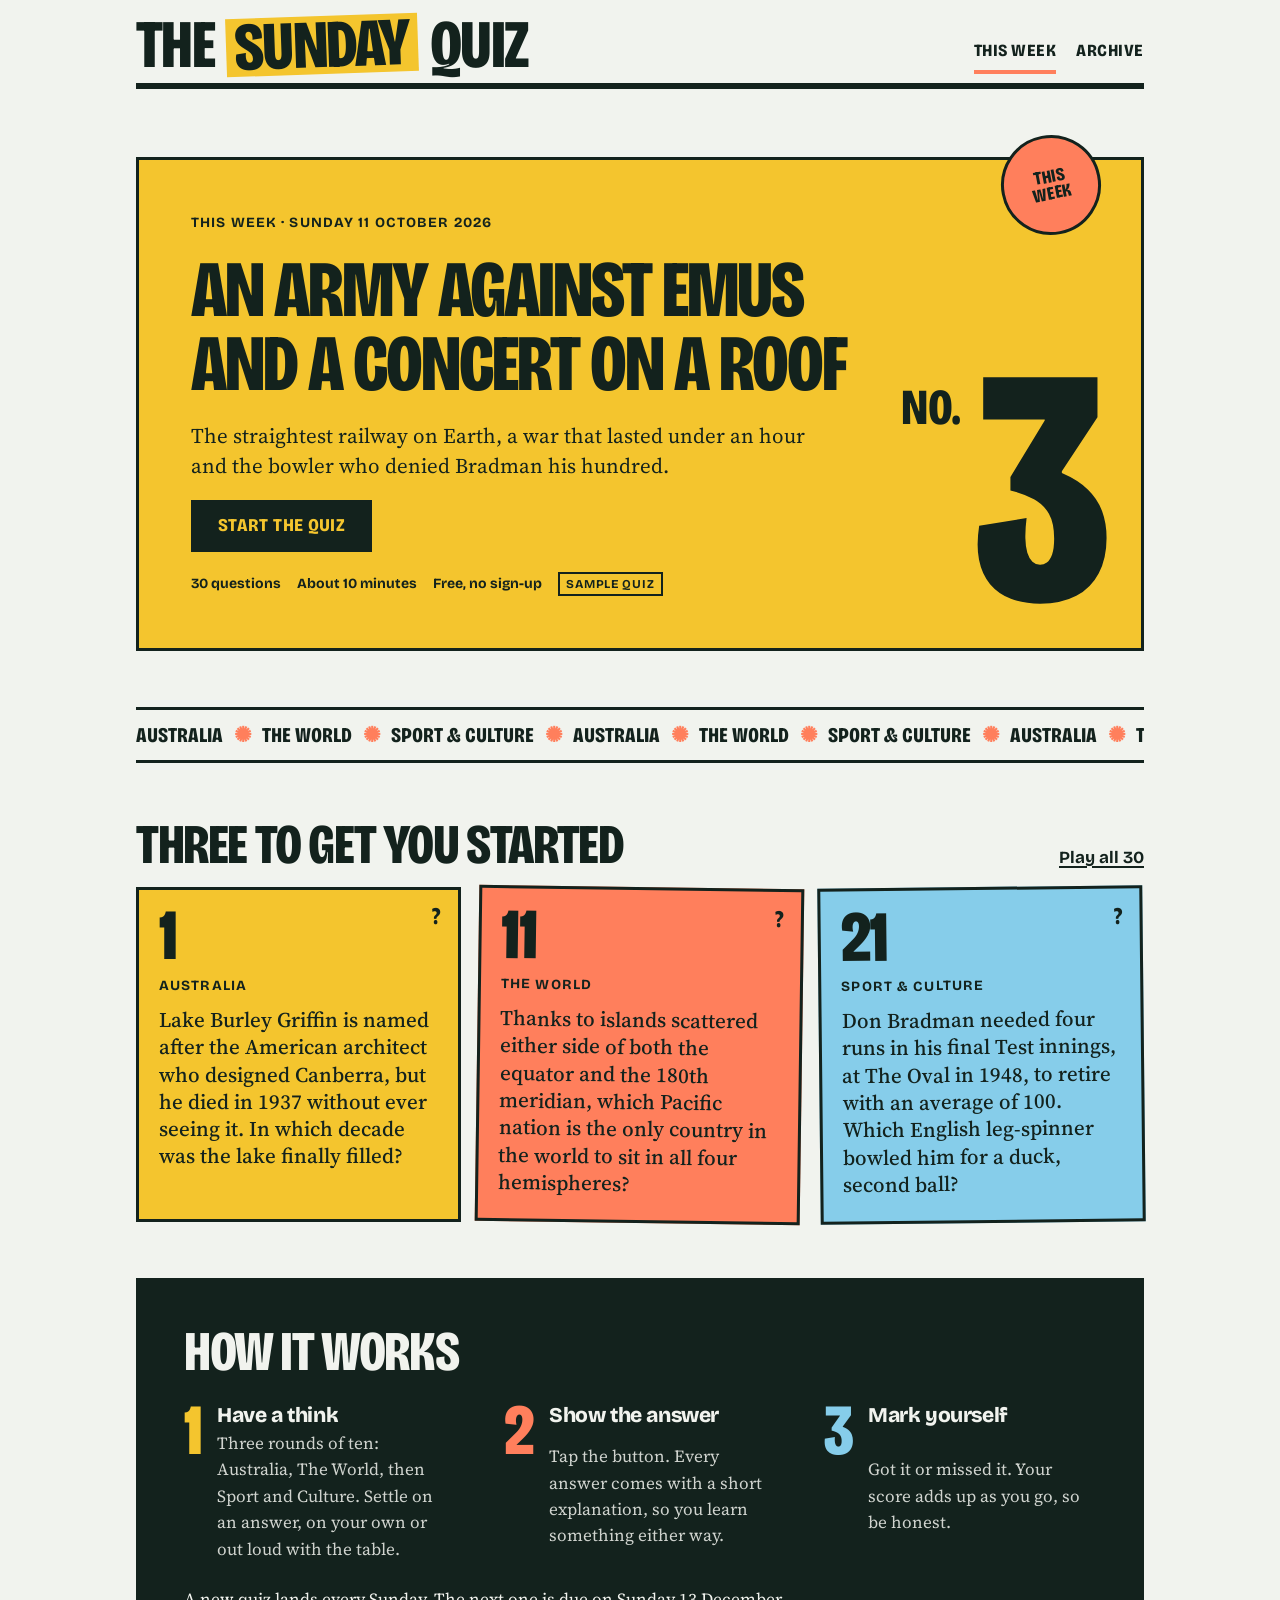
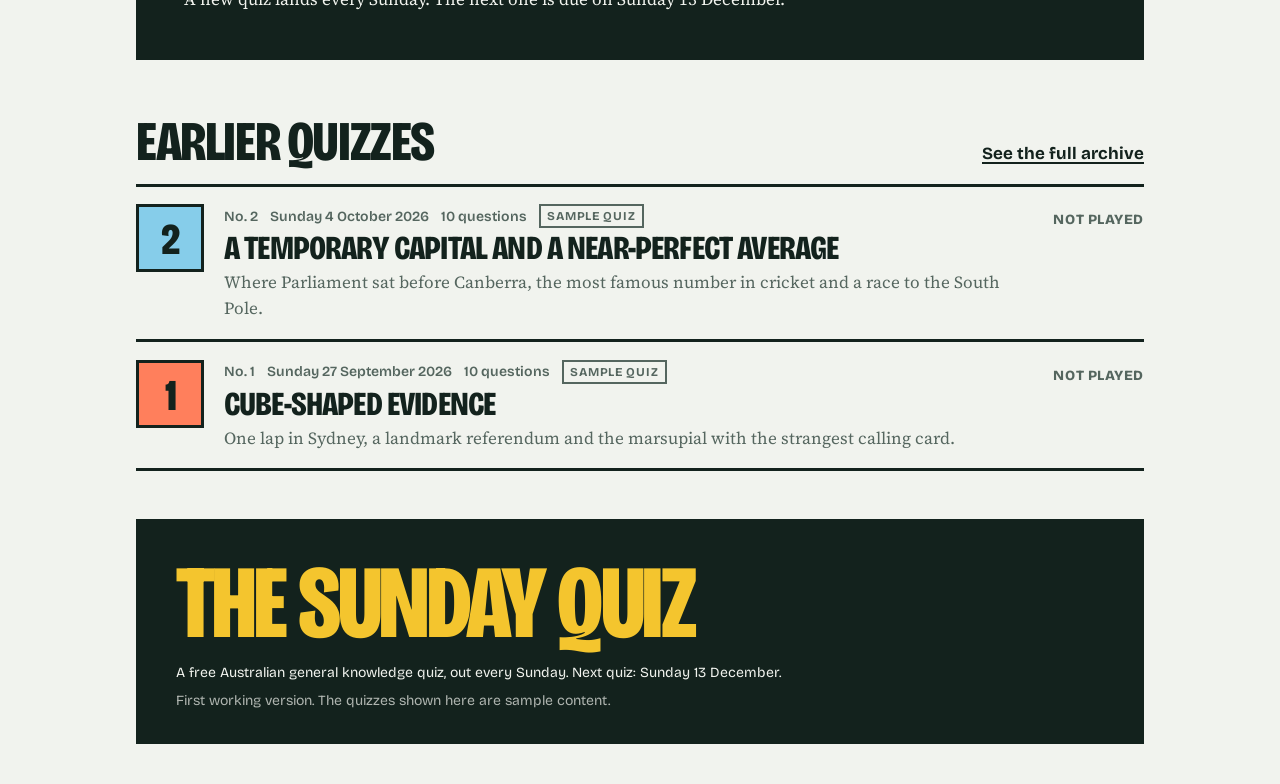
==== commit 9f5b0cc4: "Version the CSS and JS URLs so browsers fetch updates; show editor version Co-Authored-By: Claude Op" ====
--- a/index.html
+++ b/index.html
@@ -9,7 +9,7 @@
 <link rel="preconnect" href="https://fonts.googleapis.com">
 <link rel="preconnect" href="https://fonts.gstatic.com" crossorigin>
 <link rel="stylesheet" href="https://fonts.googleapis.com/css2?family=Bricolage+Grotesque:opsz,wdth,wght@12..96,75..100,400..800&family=Source+Serif+4:ital,opsz,wght@0,8..60,400..600;1,8..60,400&display=swap">
-<link rel="stylesheet" href="css/styles.css">
+<link rel="stylesheet" href="css/styles.css?v=20261012b">
 </head>
 <body>
 <a class="skip" href="#main">Skip to content</a>
@@ -31,6 +31,6 @@
   </footer>
 </div>
 <noscript><p style="padding:16px">The quiz needs JavaScript to run. Please enable it and reload.</p></noscript>
-<script src="js/app.js" defer></script>
+<script src="js/app.js?v=20261012b" defer></script>
 </body>
 </html>
--- a/css/styles.css
+++ b/css/styles.css
@@ -237,7 +237,8 @@
 .score h1 { font-size: var(--step-1); font-weight: 700; line-height: 1.2; max-width: 26em; }
 .share-out { width: 100%; font: inherit; font-size: var(--step--1); padding: 0.6rem; border: 2px solid var(--on-block); background: transparent; color: inherit; resize: none; }
 .round-scores { display: grid; grid-template-columns: repeat(3, minmax(0, 1fr)); gap: 0.75rem; }
-.round-scores li { padding: 0.8rem 0.9rem 0.7rem; display: flex; flex-direction: column; gap: 0.15rem; min-width: 0; }
+.round-scores .eyebrow { font-size: 0.75rem; letter-spacing: 0.04em; }
+.round-scores li { padding: 0.8rem 0.9rem 0.7rem; justify-content: space-between; display: flex; flex-direction: column; gap: 0.15rem; min-width: 0; }
 .round-scores b { font-size: clamp(2rem, 9vw, 3rem); line-height: 0.85; font-variant-numeric: lining-nums; }
 .review { display: flex; flex-direction: column; border-top: var(--rule) solid var(--ink); }
 .review > li { display: grid; grid-template-columns: 2.75rem minmax(0, 1fr); gap: 0.5rem 0.9rem; padding-block: 1.4rem; border-bottom: 1px solid var(--line); }
